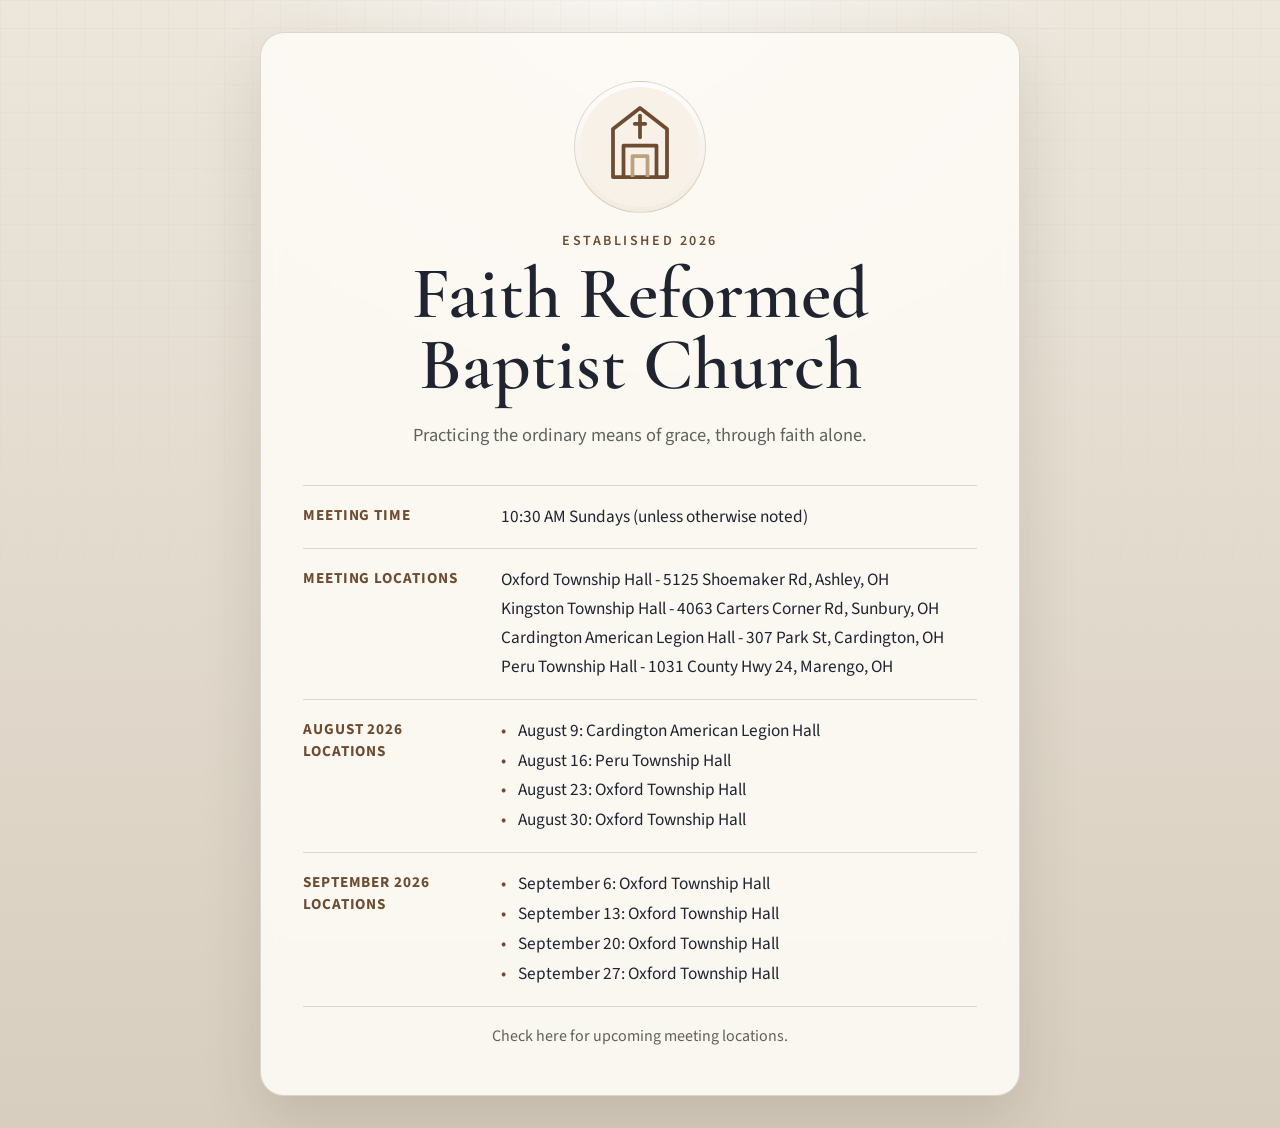
==== index.html @ ca0dff5c "Removed 8/2 from upcoming Sundays." ====
<!DOCTYPE html>
<html lang="en">
<head>
  <meta charset="UTF-8">
  <meta name="viewport" content="width=device-width, initial-scale=1.0">
  <title>Faith Reformed Baptist Church | Sunbury, Ohio</title>
  <meta
    name="description"
    content="Faith Reformed Baptist Church is a Reformed Baptist church in the Sunbury, Ohio area. Established 2026. Join us Sundays at 10:30 AM."
  >
  <meta
    name="keywords"
    content="Faith Reformed Baptist Church, Reformed Baptist church, Sunbury Ohio church, Baptist church Sunbury, Sunday worship Sunbury"
  >
  <meta name="robots" content="index, follow">
  <meta name="author" content="Faith Reformed Baptist Church">
  <link rel="canonical" href="https://faithreformedbaptist.church/">

  <meta property="og:type" content="website">
  <meta property="og:title" content="Faith Reformed Baptist Church">
  <meta
    property="og:description"
    content="A Reformed Baptist church in the Sunbury, Ohio area. Join us Sundays at 10:30 AM."
  >
  <meta property="og:url" content="https://faithreformedbaptist.church/">
  <meta property="og:site_name" content="Faith Reformed Baptist Church">
  <meta property="og:image" content="https://faithreformedbaptist.church/assets/meeting-house.svg">

  <meta name="twitter:card" content="summary">
  <meta name="twitter:title" content="Faith Reformed Baptist Church">
  <meta
    name="twitter:description"
    content="A Reformed Baptist church serving the Delaware and Sunbury, Ohio areas. Sundays at 10:30 AM."
  >
  <meta name="twitter:image" content="https://faithreformedbaptist.church/assets/meeting-house.svg">

  <link rel="preconnect" href="https://fonts.googleapis.com">
  <link rel="preconnect" href="https://fonts.gstatic.com" crossorigin>
  <link
    href="https://fonts.googleapis.com/css2?family=Cormorant+Garamond:wght@500;600;700&family=Source+Sans+3:wght@400;500;600&display=swap"
    rel="stylesheet"
  >
  <link rel="stylesheet" href="styles.css">
  <script type="application/ld+json">
    {
      "@context": "https://schema.org",
      "@type": "Church",
      "name": "Faith Reformed Baptist Church",
      "url": "https://faithreformedbaptist.church/",
      "description": "Faith Reformed Baptist Church is a Reformed Baptist church serving the Delaware and Sunbury, Ohio areas.",
      "foundingDate": "2026",
      "image": "https://faithreformedbaptist.church/assets/meeting-house.svg",
      "address": {
        "@type": "PostalAddress",
        "streetAddress": "4063 Carters Corner Rd.",
        "addressLocality": "Sunbury",
        "addressRegion": "OH",
        "postalCode": "43074",
        "addressCountry": "US"
      },
      "location": {
        "@type": "Place",
        "name": "Kingston Township Hall",
        "address": {
          "@type": "PostalAddress",
          "streetAddress": "4063 Carters Corner Rd.",
          "addressLocality": "Sunbury",
          "addressRegion": "OH",
          "postalCode": "43074",
          "addressCountry": "US"
        }
      },
      "event": {
        "@type": "Event",
        "name": "Sunday Worship",
        "eventAttendanceMode": "https://schema.org/OfflineEventAttendanceMode",
        "eventStatus": "https://schema.org/EventScheduled",
        "startDate": "2026-04-05T10:30:00-04:00",
        "location": {
          "@type": "Place",
          "name": "Kingston Township Hall",
          "address": {
            "@type": "PostalAddress",
            "streetAddress": "4063 Carters Corner Rd.",
            "addressLocality": "Sunbury",
            "addressRegion": "OH",
            "postalCode": "43074",
            "addressCountry": "US"
          }
        }
      }
    }
  </script>
</head>
<body>
  <main class="page-shell">
    <section class="hero-card" aria-labelledby="site-title">
      <div class="hero-mark">
        <img src="assets/meeting-house.svg" alt="" width="120" height="120">
      </div>

      <p class="eyebrow">Established 2026</p>
      <h1 id="site-title">Faith Reformed Baptist Church</h1>
      <p class="lead">
        Practicing the ordinary means of grace, through faith alone.
      </p>

      <p class="sr-only">
        Faith Reformed Baptist Church is a Reformed Baptist church serving the
        Delaware and Sunbury, Ohio areas. We gather for Sunday worship at 10:30 AM.
      </p>

      <dl class="details" aria-label="Church details">
        <div class="detail-row">
          <dt>Meeting Time</dt>
          <dd>10:30 AM Sundays (unless otherwise noted)</dd>
        </div>
        <div class="detail-row">
          <dt>Meeting Locations</dt>
          <dd>
            <span class="meeting-location">
              <span class="meeting-place">Oxford Township Hall - 5125 Shoemaker Rd, Ashley, OH</span>
              <span class="meeting-place">Kingston Township Hall - 4063 Carters Corner Rd, Sunbury, OH</span>
              <span class="meeting-place">Cardington American Legion Hall - 307 Park St, Cardington, OH</span>
              <span class="meeting-place">Peru Township Hall - 1031 County Hwy 24, Marengo, OH</span>
            </span>
          </dd>
        </div>
        <div class="detail-row">
          <dt>August 2026 Locations</dt>
            <dd>
              <ul class="location-list">
                <li>August 9: Cardington American Legion Hall</li>
                <li>August 16: Peru Township Hall</li>
                <li>August 23: Oxford Township Hall</li>
                <li>August 30: Oxford Township Hall</li>
              </ul>
            </dd>
        </div>
        <div class="detail-row">
          <dt>September 2026 Locations</dt>
            <dd>
              <ul class="location-list">
                <li>September 6: Oxford Township Hall</li>
                <li>September 13: Oxford Township Hall</li>
                <li>September 20: Oxford Township Hall</li>
                <li>September 27: Oxford Township Hall</li>
              </ul>
            </dd>
        </div>
      </dl>

      <p class="note">Check here for upcoming meeting locations.</p>
    </section>
  </main>
</body>
</html>
---- styles.css ----
:root {
  --bg-top: #ece6db;
  --bg-bottom: #d8cebf;
  --paper: rgba(253, 250, 245, 0.92);
  --ink: #1f2430;
  --muted: #5e625f;
  --line: rgba(75, 64, 48, 0.18);
  --accent: #6d4c31;
  --accent-soft: #bda27e;
  --shadow: 0 24px 60px rgba(50, 41, 28, 0.14);
}

* {
  box-sizing: border-box;
}

html {
  min-height: 100%;
}

body {
  margin: 0;
  min-height: 100vh;
  font-family: "Source Sans 3", Georgia, serif;
  color: var(--ink);
  background:
    radial-gradient(circle at top, rgba(255, 255, 255, 0.62), transparent 34%),
    linear-gradient(180deg, var(--bg-top), var(--bg-bottom));
}

body::before {
  content: "";
  position: fixed;
  inset: 0;
  pointer-events: none;
  background-image:
    linear-gradient(rgba(109, 76, 49, 0.04) 1px, transparent 1px),
    linear-gradient(90deg, rgba(109, 76, 49, 0.04) 1px, transparent 1px);
  background-size: 28px 28px;
  mask-image: linear-gradient(180deg, rgba(0, 0, 0, 0.7), transparent 80%);
}

.page-shell {
  min-height: 100vh;
  display: grid;
  place-items: center;
  padding: 32px 20px;
}

.sr-only {
  position: absolute;
  width: 1px;
  height: 1px;
  padding: 0;
  margin: -1px;
  overflow: hidden;
  clip: rect(0, 0, 0, 0);
  white-space: nowrap;
  border: 0;
}

.hero-card {
  width: min(760px, 100%);
  padding: 48px 42px;
  border: 1px solid var(--line);
  border-radius: 24px;
  background: var(--paper);
  box-shadow: var(--shadow);
  text-align: center;
  backdrop-filter: blur(10px);
}

.hero-mark {
  display: inline-flex;
  align-items: center;
  justify-content: center;
  width: 132px;
  height: 132px;
  margin-bottom: 18px;
  border-radius: 999px;
  border: 1px solid rgba(109, 76, 49, 0.18);
  background: linear-gradient(180deg, rgba(255, 255, 255, 0.8), rgba(241, 234, 223, 0.95));
}

.eyebrow {
  margin: 0 0 8px;
  color: var(--accent);
  font-size: 0.88rem;
  font-weight: 600;
  letter-spacing: 0.18em;
  text-transform: uppercase;
}

h1 {
  margin: 0;
  font-family: "Cormorant Garamond", Georgia, serif;
  font-size: clamp(2.8rem, 7vw, 4.6rem);
  font-weight: 600;
  line-height: 0.96;
}

.lead {
  width: min(560px, 100%);
  margin: 20px auto 34px;
  color: var(--muted);
  font-size: 1.15rem;
  line-height: 1.65;
}

.details {
  display: grid;
  gap: 0;
  margin: 0;
  border-top: 1px solid var(--line);
  border-bottom: 1px solid var(--line);
}

.detail-row {
  display: grid;
  grid-template-columns: minmax(140px, 180px) 1fr;
  align-items: start;
  gap: 18px;
  padding: 18px 0;
  text-align: left;
}

.detail-row + .detail-row {
  border-top: 1px solid var(--line);
}

dt {
  font-size: 0.95rem;
  font-weight: 700;
  letter-spacing: 0.06em;
  text-transform: uppercase;
  color: var(--accent);
}

dd {
  margin: 0;
  font-size: 1.08rem;
  line-height: 1.55;
}

.location-list {
  margin: 0;
  padding: 0;
  list-style: none;
}

.location-list li {
  position: relative;
  padding-left: 1em;
}

.location-list li + li {
  margin-top: 0.2rem;
}

.location-list li::before {
  content: "•";
  position: absolute;
  left: 0;
  color: var(--accent);
}

.meeting-location {
  display: grid;
  gap: 2px;
}

.meeting-dates {
  font-weight: 600;
  color: var(--accent);
}

.meeting-place {
  color: var(--ink);
}

.note {
  margin: 18px 0 0;
  color: var(--muted);
  font-size: 1rem;
}

@media (max-width: 640px) {
  .hero-card {
    padding: 36px 24px;
    border-radius: 20px;
  }

  .hero-mark {
    width: 110px;
    height: 110px;
  }

  .lead {
    font-size: 1.04rem;
  }

  .detail-row {
    grid-template-columns: 1fr;
    gap: 8px;
  }
}
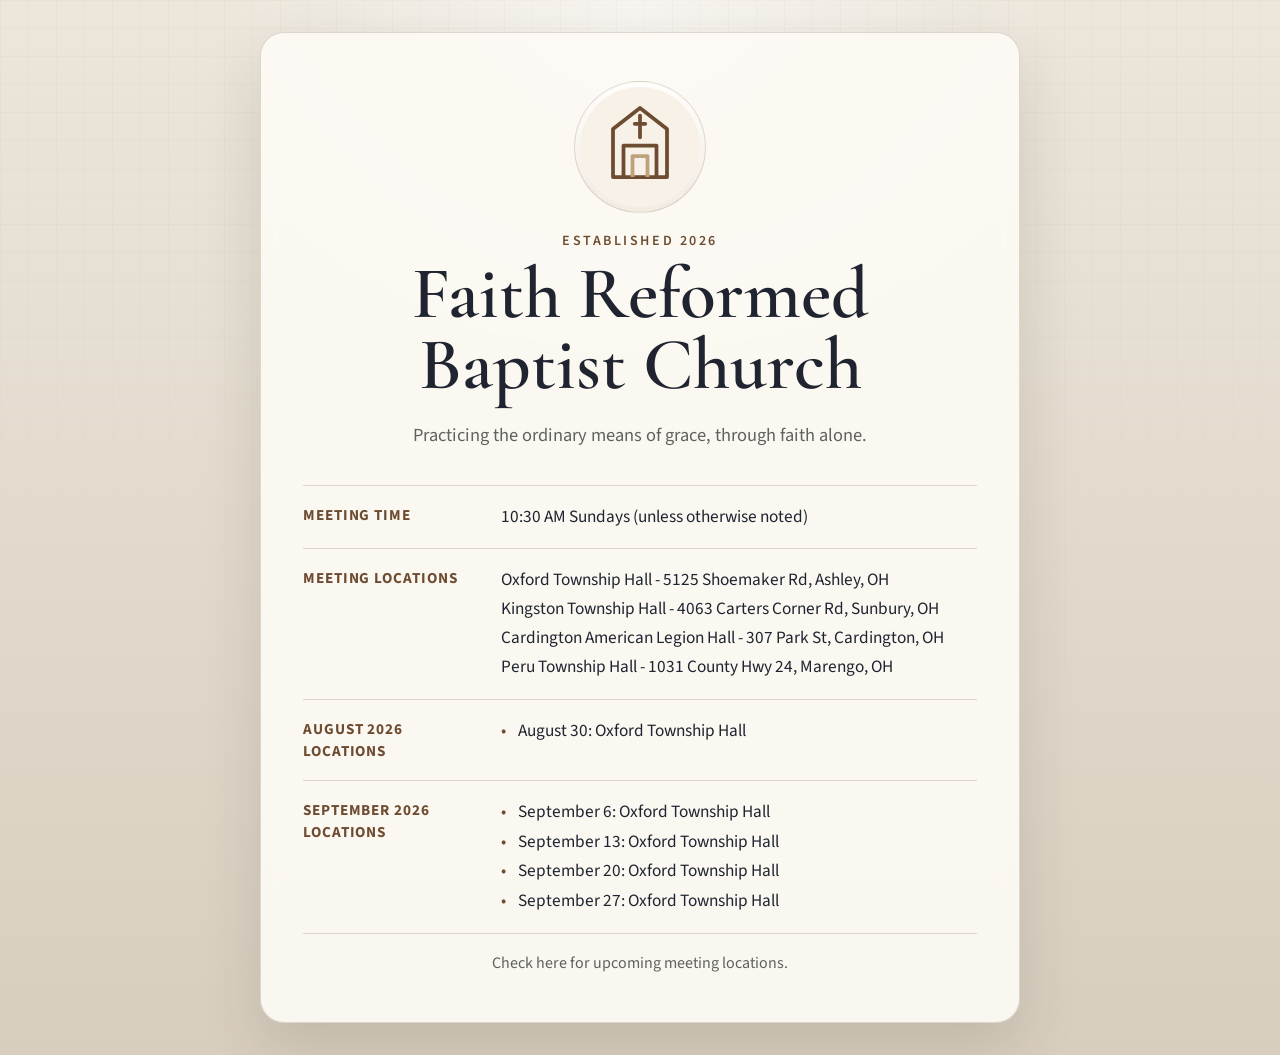
==== commit 46b4b111: "Removed past August 2026 Sundays." ====
--- a/index.html
+++ b/index.html
@@ -130,9 +130,6 @@
           <dt>August 2026 Locations</dt>
             <dd>
               <ul class="location-list">
-                <li>August 9: Cardington American Legion Hall</li>
-                <li>August 16: Peru Township Hall</li>
-                <li>August 23: Oxford Township Hall</li>
                 <li>August 30: Oxford Township Hall</li>
               </ul>
             </dd>
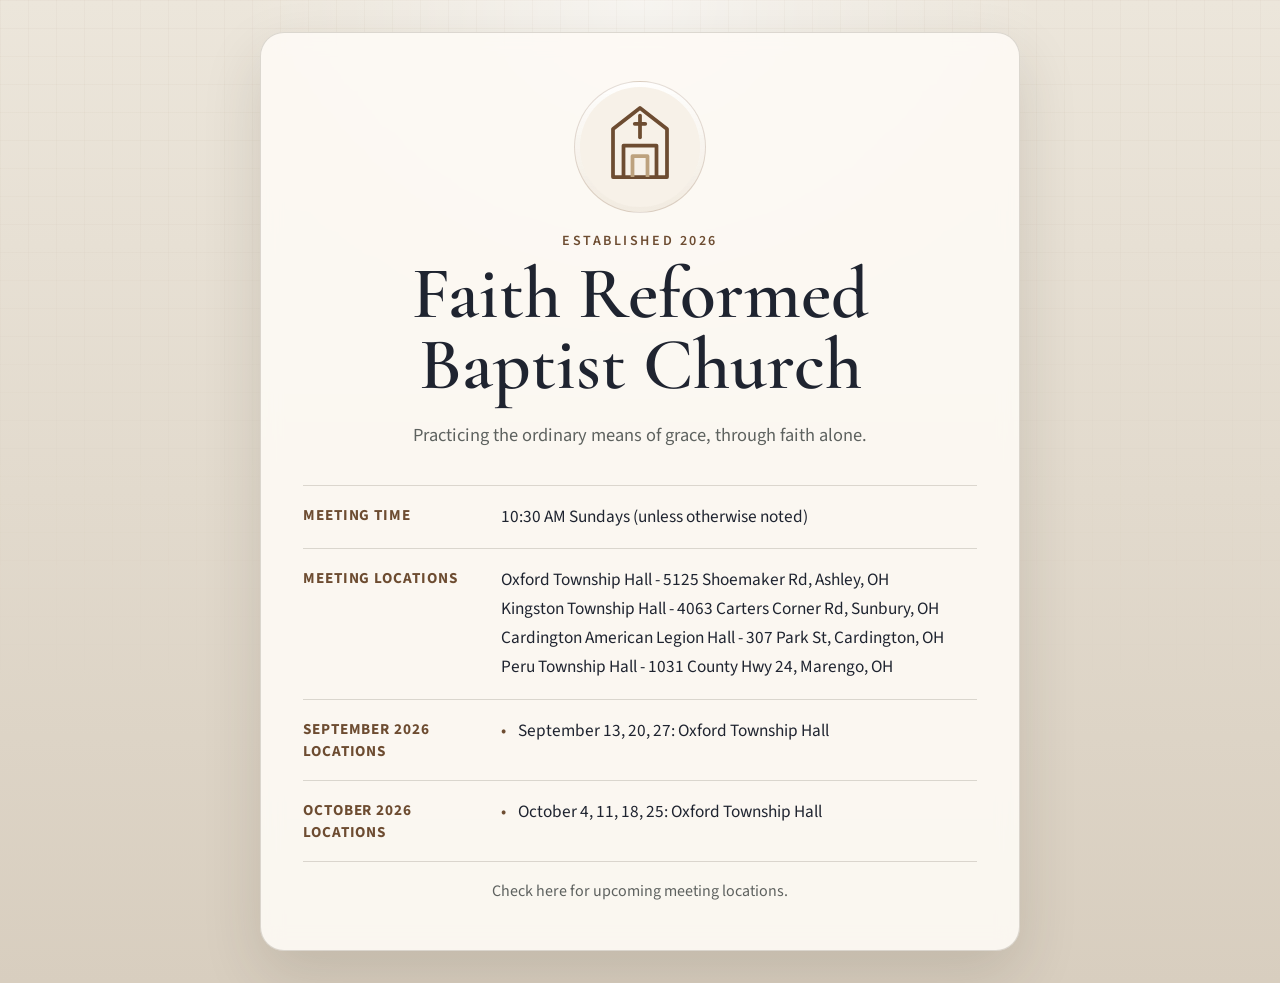
==== commit 60e09bcd: "Update for late Sep, Oct 2026 dates." ====
--- a/index.html
+++ b/index.html
@@ -127,21 +127,18 @@
           </dd>
         </div>
         <div class="detail-row">
-          <dt>August 2026 Locations</dt>
+          <dt>September 2026 Locations</dt>
             <dd>
               <ul class="location-list">
-                <li>August 30: Oxford Township Hall</li>
+                <li>September 13, 20, 27: Oxford Township Hall</li>
               </ul>
             </dd>
         </div>
         <div class="detail-row">
-          <dt>September 2026 Locations</dt>
+          <dt>October 2026 Locations</dt>
             <dd>
               <ul class="location-list">
-                <li>September 6: Oxford Township Hall</li>
-                <li>September 13: Oxford Township Hall</li>
-                <li>September 20: Oxford Township Hall</li>
-                <li>September 27: Oxford Township Hall</li>
+                <li>October 4, 11, 18, 25: Oxford Township Hall</li>
               </ul>
             </dd>
         </div>
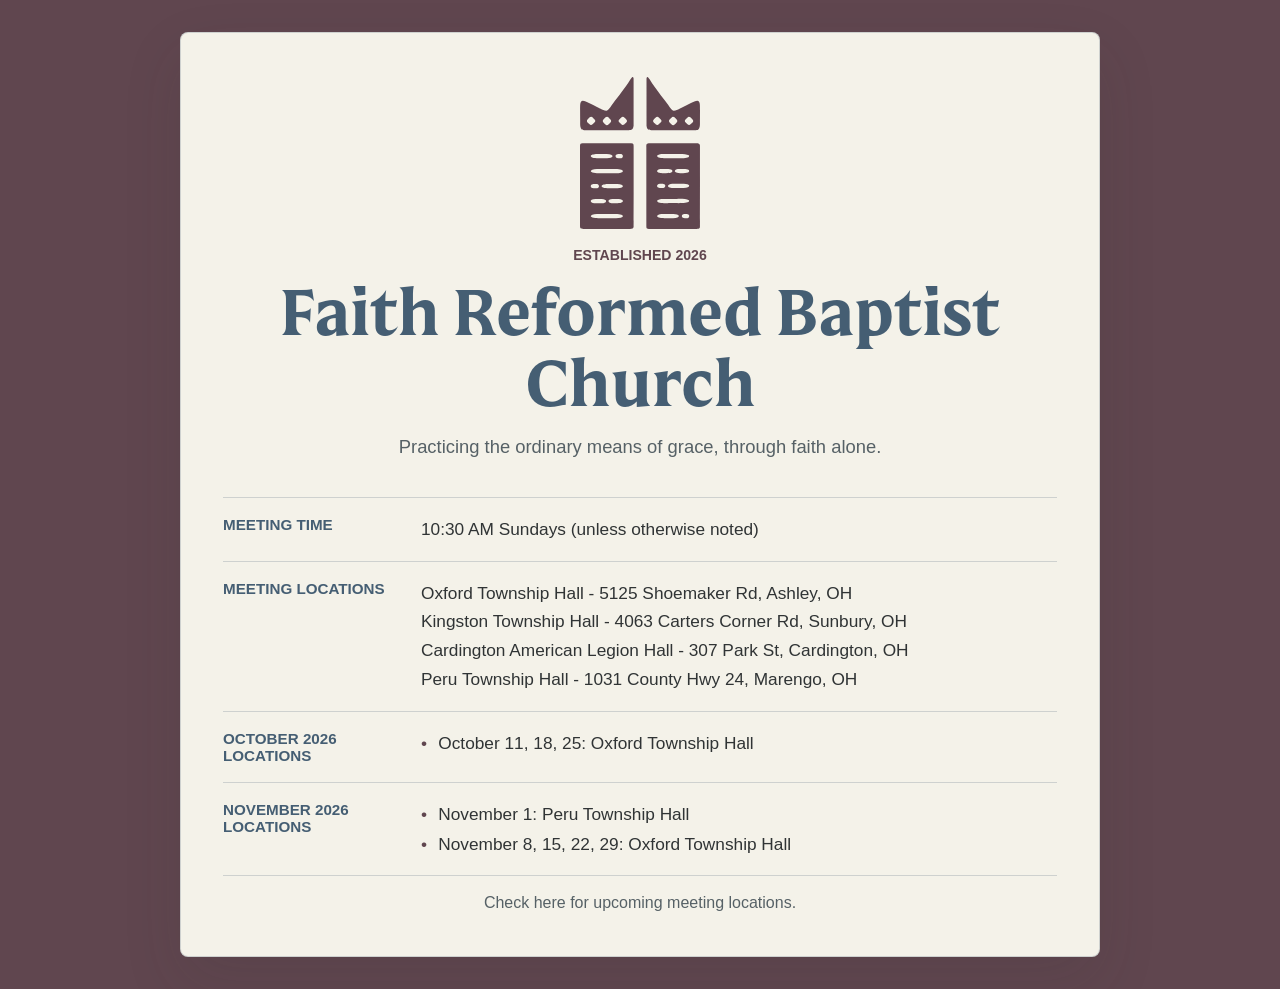
==== commit 8c0c523a: "Updated Oct, Nov 2026 dates. Updated to FRBC logo and branding." ====
--- a/index.html
+++ b/index.html
@@ -24,7 +24,7 @@
   >
   <meta property="og:url" content="https://faithreformedbaptist.church/">
   <meta property="og:site_name" content="Faith Reformed Baptist Church">
-  <meta property="og:image" content="https://faithreformedbaptist.church/assets/meeting-house.svg">
+  <meta property="og:image" content="https://faithreformedbaptist.church/assets/frbc-logo-symbol.svg">
 
   <meta name="twitter:card" content="summary">
   <meta name="twitter:title" content="Faith Reformed Baptist Church">
@@ -32,14 +32,14 @@
     name="twitter:description"
     content="A Reformed Baptist church serving the Delaware and Sunbury, Ohio areas. Sundays at 10:30 AM."
   >
-  <meta name="twitter:image" content="https://faithreformedbaptist.church/assets/meeting-house.svg">
-
-  <link rel="preconnect" href="https://fonts.googleapis.com">
-  <link rel="preconnect" href="https://fonts.gstatic.com" crossorigin>
   <link
-    href="https://fonts.googleapis.com/css2?family=Cormorant+Garamond:wght@500;600;700&family=Source+Sans+3:wght@400;500;600&display=swap"
-    rel="stylesheet"
+    rel="preload"
+    href="assets/mestiza-bold.otf"
+    as="font"
+    type="font/otf"
+    crossorigin
   >
+  <meta name="twitter:image" content="https://faithreformedbaptist.church/assets/frbc-logo-symbol.svg">
   <link rel="stylesheet" href="styles.css">
   <script type="application/ld+json">
     {
@@ -49,7 +49,7 @@
       "url": "https://faithreformedbaptist.church/",
       "description": "Faith Reformed Baptist Church is a Reformed Baptist church serving the Delaware and Sunbury, Ohio areas.",
       "foundingDate": "2026",
-      "image": "https://faithreformedbaptist.church/assets/meeting-house.svg",
+      "image": "https://faithreformedbaptist.church/assets/frbc-logo-symbol.svg",
       "address": {
         "@type": "PostalAddress",
         "streetAddress": "4063 Carters Corner Rd.",
@@ -96,7 +96,7 @@
   <main class="page-shell">
     <section class="hero-card" aria-labelledby="site-title">
       <div class="hero-mark">
-        <img src="assets/meeting-house.svg" alt="" width="120" height="120">
+        <img src="assets/frbc-logo-symbol.svg" alt="" width="120" height="152">
       </div>
 
       <p class="eyebrow">Established 2026</p>
@@ -127,18 +127,19 @@
           </dd>
         </div>
         <div class="detail-row">
-          <dt>September 2026 Locations</dt>
+          <dt>October 2026 Locations</dt>
             <dd>
               <ul class="location-list">
-                <li>September 13, 20, 27: Oxford Township Hall</li>
+                <li>October 11, 18, 25: Oxford Township Hall</li>
               </ul>
             </dd>
         </div>
         <div class="detail-row">
-          <dt>October 2026 Locations</dt>
+          <dt>November 2026 Locations</dt>
             <dd>
               <ul class="location-list">
-                <li>October 4, 11, 18, 25: Oxford Township Hall</li>
+                <li>November 1: Peru Township Hall</li>
+                <li>November 8, 15, 22, 29: Oxford Township Hall</li>
               </ul>
             </dd>
         </div>
--- a/styles.css
+++ b/styles.css
@@ -1,13 +1,21 @@
 :root {
-  --bg-top: #ece6db;
-  --bg-bottom: #d8cebf;
-  --paper: rgba(253, 250, 245, 0.92);
-  --ink: #1f2430;
-  --muted: #5e625f;
-  --line: rgba(75, 64, 48, 0.18);
-  --accent: #6d4c31;
-  --accent-soft: #bda27e;
-  --shadow: 0 24px 60px rgba(50, 41, 28, 0.14);
+  --frbc-burgundy: #60464f;
+  --frbc-cream: #f4f2e9;
+  --frbc-slate-blue: #455e73;
+  --frbc-white: #ffffff;
+  --ink: #303435;
+  --muted: #566166;
+  --line: rgba(69, 94, 115, 0.22);
+  --paper: var(--frbc-cream);
+  --shadow: 0 24px 60px rgba(48, 52, 53, 0.12);
+}
+
+@font-face {
+  font-family: "Mestiza FRBC";
+  src: url("assets/mestiza-bold.otf") format("opentype");
+  font-style: normal;
+  font-weight: 700;
+  font-display: block;
 }
 
 * {
@@ -21,23 +29,13 @@
 body {
   margin: 0;
   min-height: 100vh;
-  font-family: "Source Sans 3", Georgia, serif;
+  font-family: Arial, Helvetica, sans-serif;
   color: var(--ink);
-  background:
-    radial-gradient(circle at top, rgba(255, 255, 255, 0.62), transparent 34%),
-    linear-gradient(180deg, var(--bg-top), var(--bg-bottom));
+  background: var(--frbc-burgundy);
 }
 
 body::before {
-  content: "";
-  position: fixed;
-  inset: 0;
-  pointer-events: none;
-  background-image:
-    linear-gradient(rgba(109, 76, 49, 0.04) 1px, transparent 1px),
-    linear-gradient(90deg, rgba(109, 76, 49, 0.04) 1px, transparent 1px);
-  background-size: 28px 28px;
-  mask-image: linear-gradient(180deg, rgba(0, 0, 0, 0.7), transparent 80%);
+  content: none;
 }
 
 .page-shell {
@@ -60,10 +58,10 @@
 }
 
 .hero-card {
-  width: min(760px, 100%);
-  padding: 48px 42px;
+  width: min(920px, 100%);
+  padding: 44px 42px;
   border: 1px solid var(--line);
-  border-radius: 24px;
+  border-radius: 8px;
   background: var(--paper);
   box-shadow: var(--shadow);
   text-align: center;
@@ -74,29 +72,31 @@
   display: inline-flex;
   align-items: center;
   justify-content: center;
-  width: 132px;
-  height: 132px;
+  width: 120px;
   margin-bottom: 18px;
-  border-radius: 999px;
-  border: 1px solid rgba(109, 76, 49, 0.18);
-  background: linear-gradient(180deg, rgba(255, 255, 255, 0.8), rgba(241, 234, 223, 0.95));
+}
+
+.hero-mark img {
+  display: block;
+  width: 100%;
+  height: auto;
 }
 
 .eyebrow {
   margin: 0 0 8px;
-  color: var(--accent);
+  color: var(--frbc-burgundy);
   font-size: 0.88rem;
   font-weight: 600;
-  letter-spacing: 0.18em;
   text-transform: uppercase;
 }
 
 h1 {
   margin: 0;
-  font-family: "Cormorant Garamond", Georgia, serif;
-  font-size: clamp(2.8rem, 7vw, 4.6rem);
-  font-weight: 600;
-  line-height: 0.96;
+  color: var(--frbc-slate-blue);
+  font-family: "Mestiza FRBC", Georgia, serif;
+  font-size: 4.1rem;
+  font-weight: 700;
+  line-height: 1.08;
 }
 
 .lead {
@@ -131,9 +131,8 @@
 dt {
   font-size: 0.95rem;
   font-weight: 700;
-  letter-spacing: 0.06em;
   text-transform: uppercase;
-  color: var(--accent);
+  color: var(--frbc-slate-blue);
 }
 
 dd {
@@ -161,7 +160,7 @@
   content: "•";
   position: absolute;
   left: 0;
-  color: var(--accent);
+  color: var(--frbc-burgundy);
 }
 
 .meeting-location {
@@ -171,7 +170,7 @@
 
 .meeting-dates {
   font-weight: 600;
-  color: var(--accent);
+  color: var(--frbc-burgundy);
 }
 
 .meeting-place {
@@ -187,16 +186,19 @@
 @media (max-width: 640px) {
   .hero-card {
     padding: 36px 24px;
-    border-radius: 20px;
+    border-radius: 8px;
   }
 
   .hero-mark {
     width: 110px;
-    height: 110px;
   }
 
   .lead {
     font-size: 1.04rem;
+  }
+
+  h1 {
+    font-size: 2.6rem;
   }
 
   .detail-row {
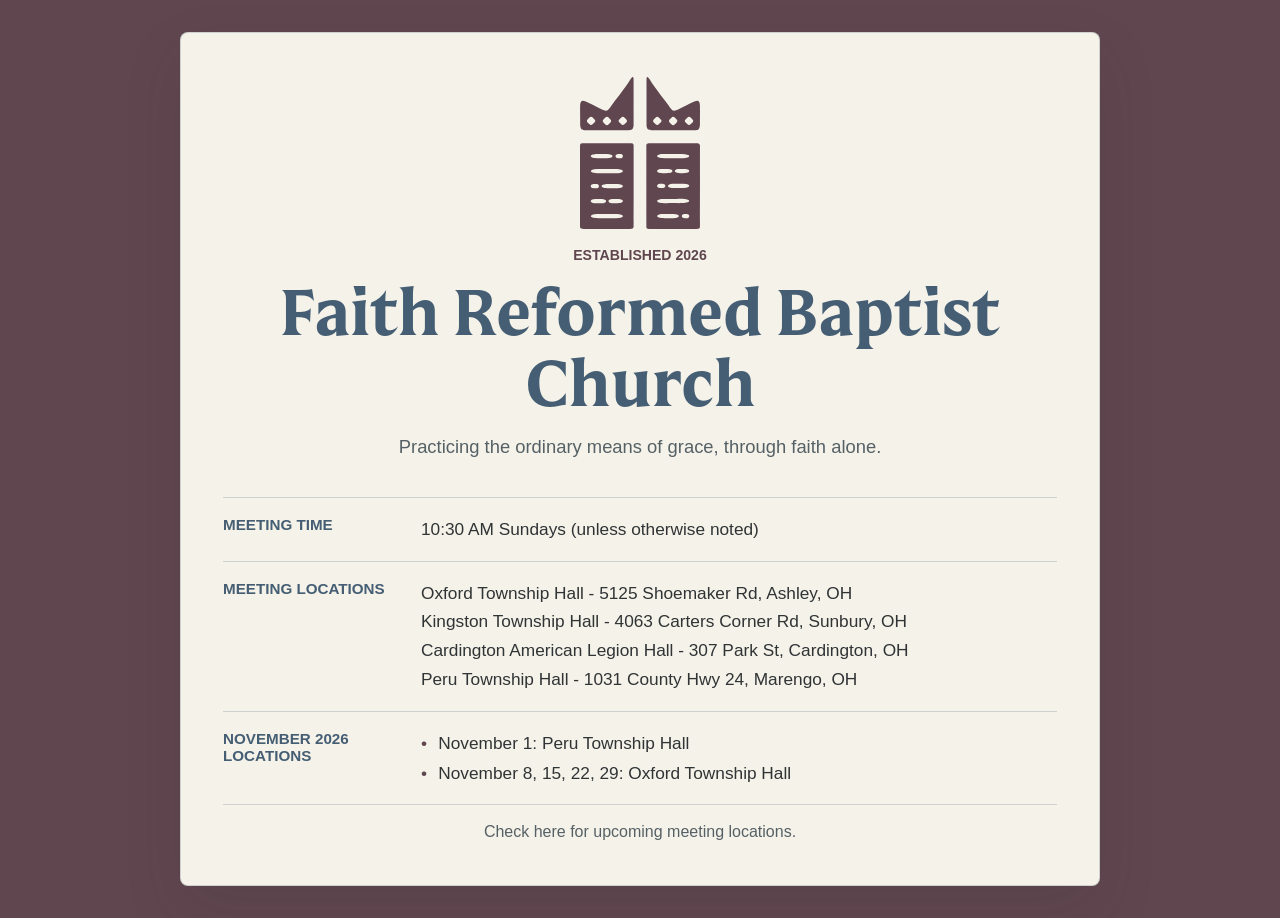
==== commit 6251192b: "Removed Oct 2026 dates." ====
--- a/index.html
+++ b/index.html
@@ -127,14 +127,6 @@
           </dd>
         </div>
         <div class="detail-row">
-          <dt>October 2026 Locations</dt>
-            <dd>
-              <ul class="location-list">
-                <li>October 11, 18, 25: Oxford Township Hall</li>
-              </ul>
-            </dd>
-        </div>
-        <div class="detail-row">
           <dt>November 2026 Locations</dt>
             <dd>
               <ul class="location-list">
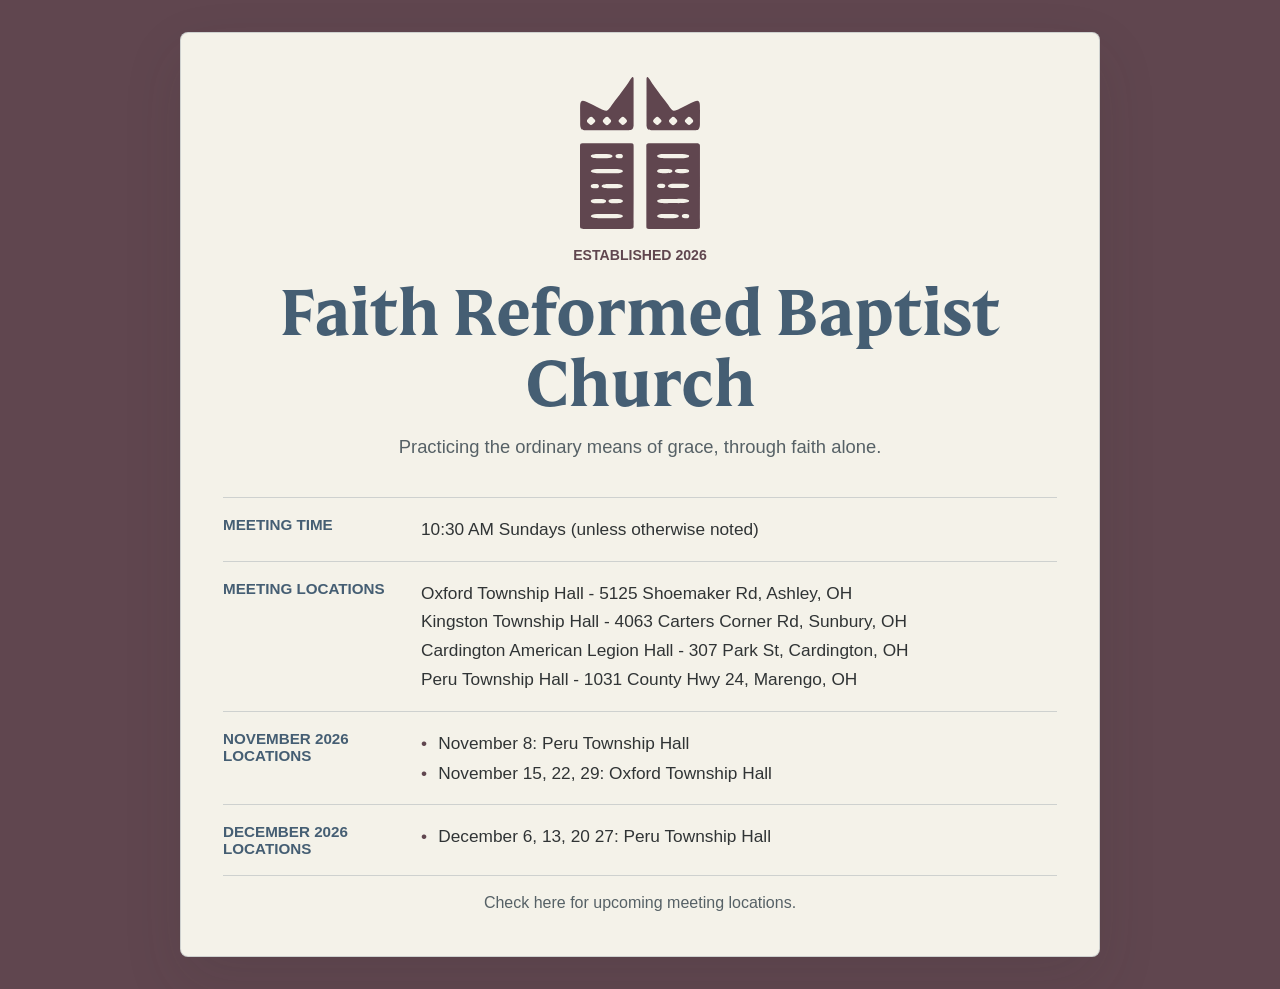
==== commit 03a19ff0: "Updated Nov and Dec 2026 dates." ====
--- a/index.html
+++ b/index.html
@@ -130,13 +130,20 @@
           <dt>November 2026 Locations</dt>
             <dd>
               <ul class="location-list">
-                <li>November 1: Peru Township Hall</li>
-                <li>November 8, 15, 22, 29: Oxford Township Hall</li>
+                <li>November 8: Peru Township Hall</li>
+                <li>November 15, 22, 29: Oxford Township Hall</li>
+              </ul>
+            </dd>
+        </div>
+        <div class="detail-row">
+          <dt>December 2026 Locations</dt>
+            <dd>
+              <ul class="location-list">
+                <li>December 6, 13, 20 27: Peru Township Hall</li>
               </ul>
             </dd>
         </div>
       </dl>
-
       <p class="note">Check here for upcoming meeting locations.</p>
     </section>
   </main>
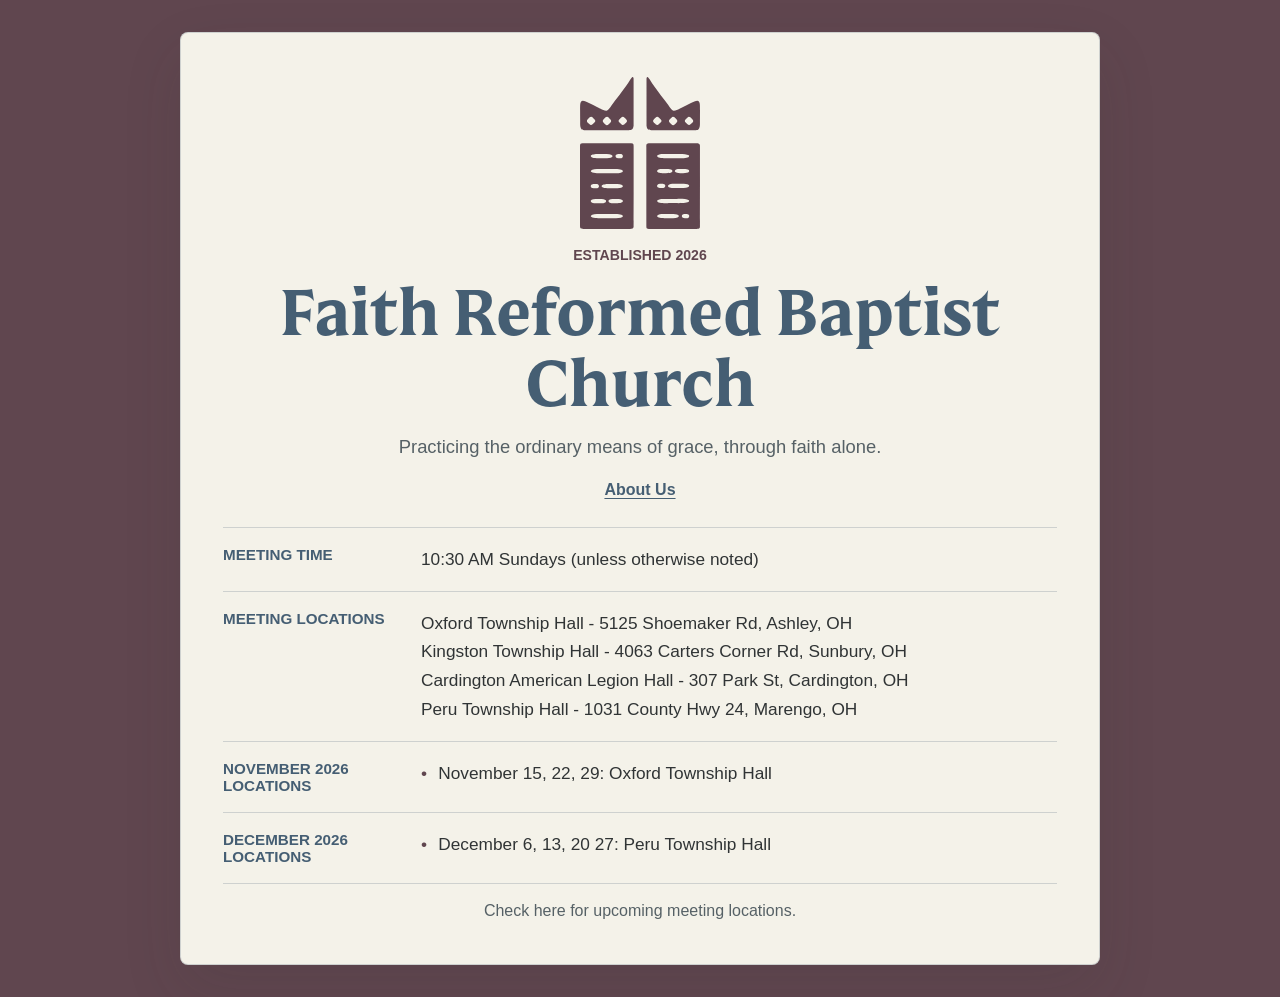
==== commit 33197927: "Added 'About Us' page." ====
--- a/index.html
+++ b/index.html
@@ -52,7 +52,7 @@
       "image": "https://faithreformedbaptist.church/assets/frbc-logo-symbol.svg",
       "address": {
         "@type": "PostalAddress",
-        "streetAddress": "4063 Carters Corner Rd.",
+        "streetAddress": "5190 N Galena Rd.",
         "addressLocality": "Sunbury",
         "addressRegion": "OH",
         "postalCode": "43074",
@@ -104,6 +104,9 @@
       <p class="lead">
         Practicing the ordinary means of grace, through faith alone.
       </p>
+      <nav class="home-nav" aria-label="Site navigation">
+        <a href="about-us.html">About Us</a>
+      </nav>
 
       <p class="sr-only">
         Faith Reformed Baptist Church is a Reformed Baptist church serving the
@@ -130,7 +133,6 @@
           <dt>November 2026 Locations</dt>
             <dd>
               <ul class="location-list">
-                <li>November 8: Peru Township Hall</li>
                 <li>November 15, 22, 29: Oxford Township Hall</li>
               </ul>
             </dd>
--- a/styles.css
+++ b/styles.css
@@ -101,10 +101,69 @@
 
 .lead {
   width: min(560px, 100%);
-  margin: 20px auto 34px;
+  margin: 20px auto 18px;
   color: var(--muted);
   font-size: 1.15rem;
   line-height: 1.65;
+}
+
+.home-nav {
+  margin-bottom: 28px;
+}
+
+.home-nav a,
+.about-card a {
+  color: var(--frbc-slate-blue);
+  text-underline-offset: 0.2em;
+}
+
+.home-nav a,
+.about-nav a {
+  font-weight: 700;
+}
+
+.about-card {
+  text-align: left;
+  line-height: 1.6;
+}
+
+.about-nav {
+  margin-bottom: 24px;
+}
+
+.about-section {
+  margin-top: 24px;
+  padding-top: 20px;
+  border-top: 1px solid var(--line);
+}
+
+.about-section h2 {
+  margin: 0 0 6px;
+  color: var(--frbc-slate-blue);
+  font-family: "Mestiza FRBC", Georgia, serif;
+  font-size: 1.55rem;
+  line-height: 1.25;
+}
+
+.about-section p,
+.about-section ul {
+  margin: 0;
+}
+
+.about-section ul {
+  padding-left: 1.25em;
+}
+
+.about-section dl {
+  margin: 0;
+}
+
+.about-section dl div + div {
+  margin-top: 12px;
+}
+
+.about-card a {
+  overflow-wrap: anywhere;
 }
 
 .details {
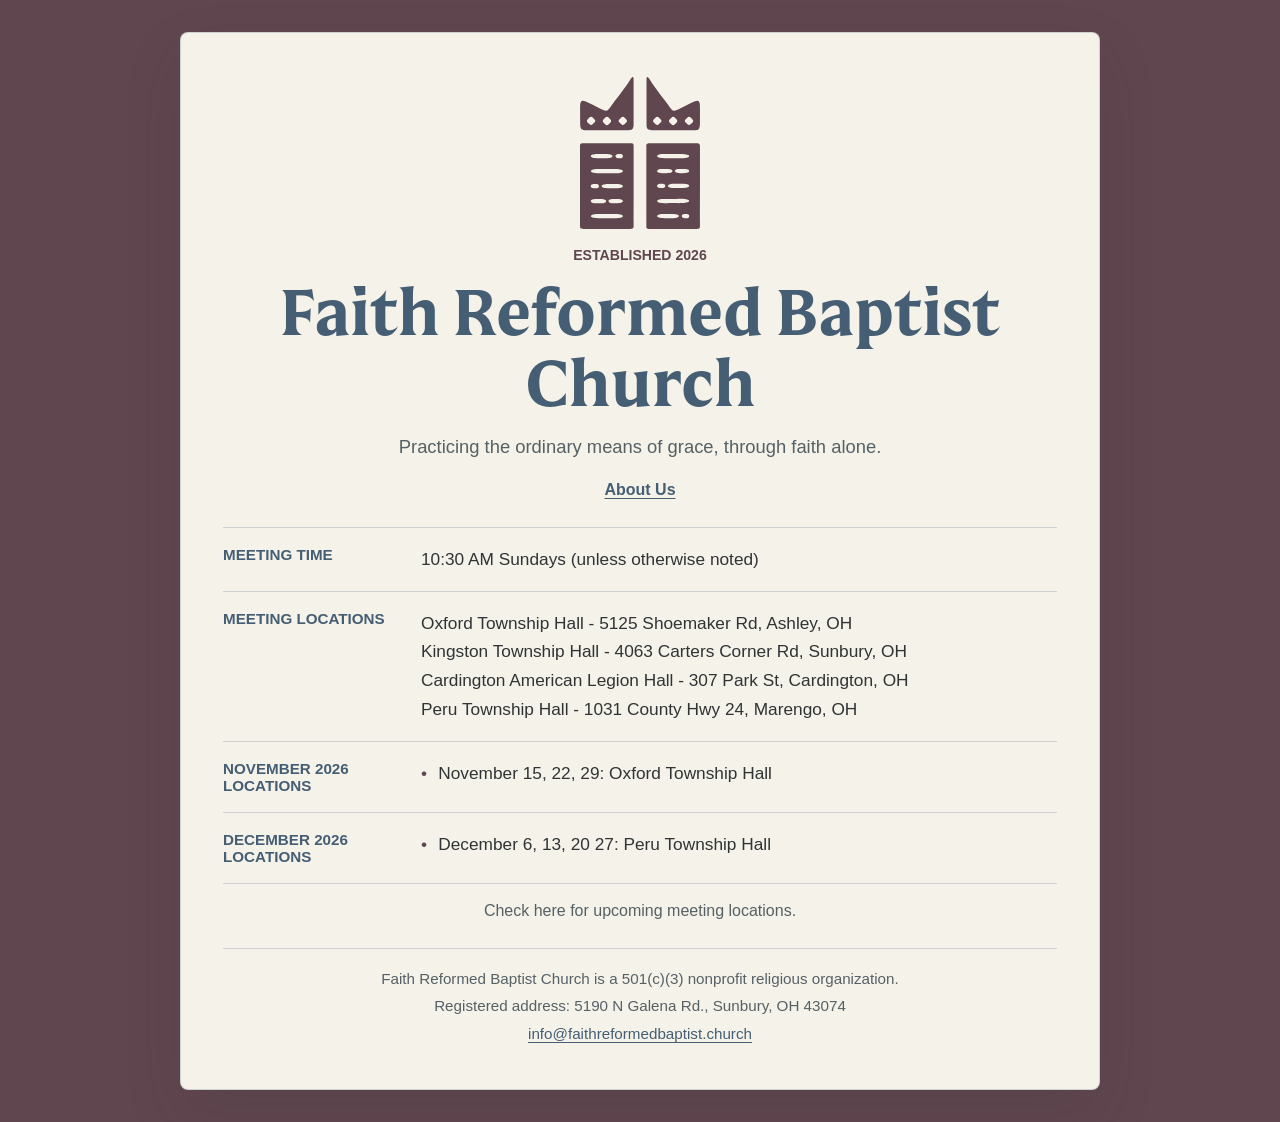
==== commit 1ae0bc84: "Updated to better meet Google for Nonprofits requirements." ====
--- a/index.html
+++ b/index.html
@@ -147,6 +147,11 @@
         </div>
       </dl>
       <p class="note">Check here for upcoming meeting locations.</p>
+      <footer class="site-footer">
+        <p>Faith Reformed Baptist Church is a 501(c)(3) nonprofit religious organization.</p>
+        <p>Registered address: 5190 N Galena Rd., Sunbury, OH 43074</p>
+        <p><a href="mailto:info@faithreformedbaptist.church">info@faithreformedbaptist.church</a></p>
+      </footer>
     </section>
   </main>
 </body>
--- a/styles.css
+++ b/styles.css
@@ -242,6 +242,30 @@
   font-size: 1rem;
 }
 
+.site-footer {
+  margin-top: 28px;
+  padding-top: 18px;
+  border-top: 1px solid var(--line);
+  color: var(--muted);
+  font-size: 0.95rem;
+  line-height: 1.55;
+  text-align: center;
+}
+
+.site-footer p {
+  margin: 0;
+}
+
+.site-footer p + p {
+  margin-top: 4px;
+}
+
+.site-footer a {
+  color: var(--frbc-slate-blue);
+  overflow-wrap: anywhere;
+  text-underline-offset: 0.2em;
+}
+
 @media (max-width: 640px) {
   .hero-card {
     padding: 36px 24px;
